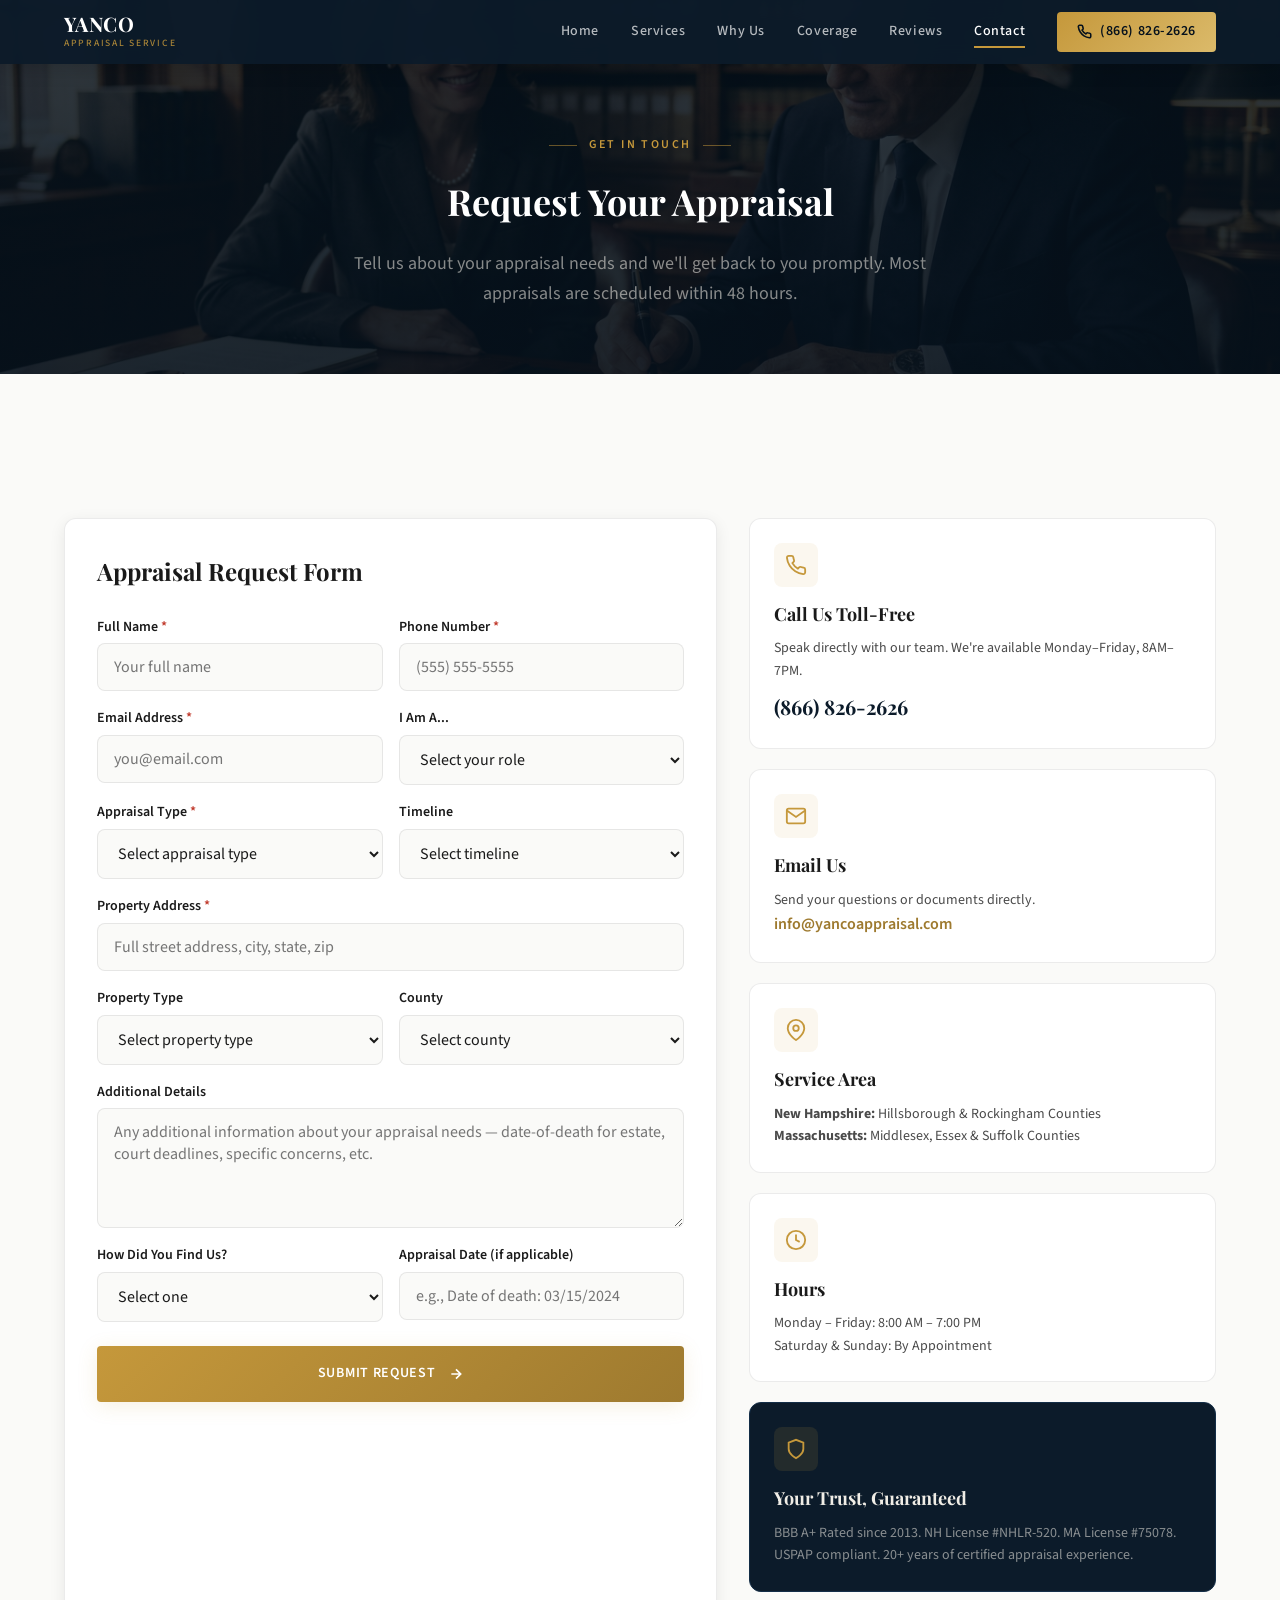
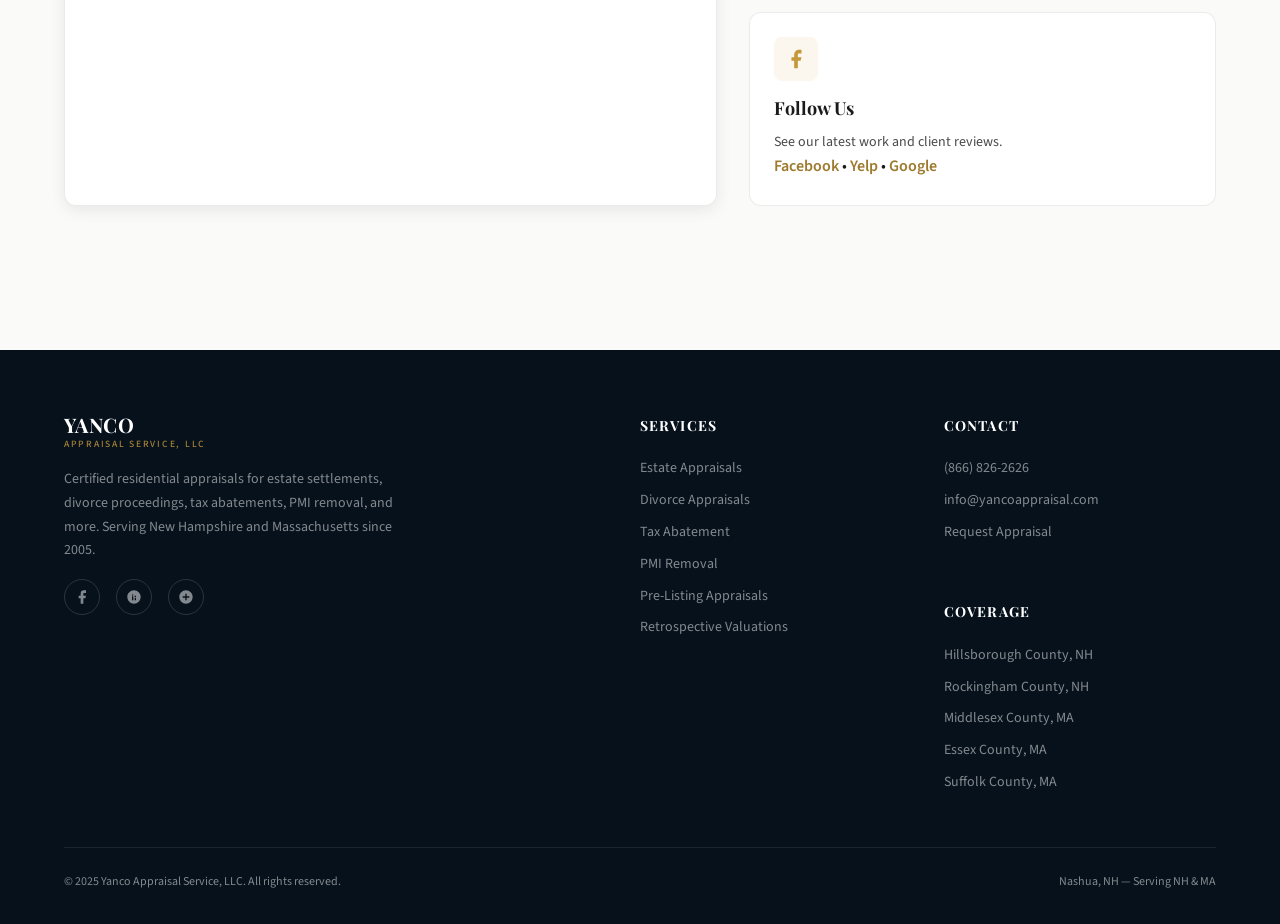
==== contact.html @ 49b231f7 "Add files via upload" ====
<!DOCTYPE html>
<html lang="en">
<head>
  <meta charset="UTF-8">
  <meta name="viewport" content="width=device-width, initial-scale=1.0">
  <title>Request an Appraisal — Yanco Appraisal Service | NH & MA</title>
  <meta name="description" content="Request a certified residential appraisal for estate, divorce, tax abatement, or PMI removal. Serving Hillsborough, Rockingham, Middlesex, Essex & Suffolk counties.">
  <link rel="preconnect" href="https://fonts.googleapis.com">
  <link rel="preconnect" href="https://fonts.gstatic.com" crossorigin>
  <link href="https://fonts.googleapis.com/css2?family=Playfair+Display:wght@400;500;600;700;800;900&family=Source+Sans+3:wght@300;400;500;600;700&display=swap" rel="stylesheet">
  <link rel="stylesheet" href="styles.css">
</head>
<body>
  <!-- Navigation -->
  <nav class="nav scrolled" id="mainNav">
    <div class="nav-container">
      <a href="index.html" class="nav-logo">
        <img src="logo.png" alt="Yanco Appraisal Service" class="nav-logo-img" onerror="this.style.display='none'; this.nextElementSibling.style.display='flex';">
        <span class="logo-text" style="display:none;">
          <span class="logo-yanco">YANCO</span>
          <span class="logo-sub">Appraisal Service</span>
        </span>
      </a>
      <button class="nav-toggle" id="navToggle" aria-label="Toggle navigation">
        <span></span><span></span><span></span>
      </button>
      <div class="nav-menu" id="navMenu">
        <a href="index.html" class="nav-link">Home</a>
        <a href="index.html#services" class="nav-link">Services</a>
        <a href="index.html#about" class="nav-link">Why Us</a>
        <a href="index.html#coverage" class="nav-link">Coverage</a>
        <a href="index.html#testimonials" class="nav-link">Reviews</a>
        <a href="contact.html" class="nav-link active">Contact</a>
        <a href="tel:+18668262626" class="nav-cta">
          <svg width="15" height="15" viewBox="0 0 24 24" fill="none" stroke="currentColor" stroke-width="2.5"><path d="M22 16.92v3a2 2 0 01-2.18 2 19.79 19.79 0 01-8.63-3.07 19.5 19.5 0 01-6-6A19.79 19.79 0 012.12 4.18 2 2 0 014.11 2h3a2 2 0 012 1.72c.127.96.361 1.903.7 2.81a2 2 0 01-.45 2.11L8.09 9.91a16 16 0 006 6l1.27-1.27a2 2 0 012.11-.45c.907.339 1.85.573 2.81.7A2 2 0 0122 16.92z"/></svg>
          (866) 826-2626
        </a>
      </div>
    </div>
  </nav>

  <!-- Contact Hero -->
  <section class="contact-hero">
    <div class="contact-hero-bg"></div>
    <div class="contact-hero-overlay"></div>
    <div class="contact-hero-content">
      <div class="section-badge"><span class="badge-line"></span> Get in Touch <span class="badge-line"></span></div>
      <h1 class="contact-hero-title">Request Your Appraisal</h1>
      <p class="contact-hero-desc">Tell us about your appraisal needs and we'll get back to you promptly. Most appraisals are scheduled within 48 hours.</p>
    </div>
  </section>

  <!-- Contact Form + Sidebar -->
  <section class="section">
    <div class="container">
      <div class="contact-layout">
        <!-- Form -->
        <div class="contact-form-card" id="formCard">
          <h2 class="form-title">Appraisal Request Form</h2>
          <form id="contactForm">
            <div class="form-row two-col">
              <div class="form-group">
                <label for="fullName">Full Name <span class="required">*</span></label>
                <input type="text" id="fullName" name="fullName" required placeholder="Your full name">
              </div>
              <div class="form-group">
                <label for="phone">Phone Number <span class="required">*</span></label>
                <input type="tel" id="phone" name="phone" required placeholder="(555) 555-5555">
              </div>
            </div>
            <div class="form-row two-col">
              <div class="form-group">
                <label for="email">Email Address <span class="required">*</span></label>
                <input type="email" id="email" name="email" required placeholder="you@email.com">
              </div>
              <div class="form-group">
                <label for="role">I Am A...</label>
                <select id="role" name="role">
                  <option value="">Select your role</option>
                  <option value="Homeowner">Homeowner</option>
                  <option value="Attorney">Attorney</option>
                  <option value="Executor / Trustee">Executor / Trustee</option>
                  <option value="Real Estate Agent">Real Estate Agent</option>
                  <option value="Lender / Mortgage Professional">Lender / Mortgage Professional</option>
                  <option value="Other">Other</option>
                </select>
              </div>
            </div>
            <div class="form-row two-col">
              <div class="form-group">
                <label for="serviceType">Appraisal Type <span class="required">*</span></label>
                <select id="serviceType" name="serviceType" required>
                  <option value="">Select appraisal type</option>
                  <option value="Estate Appraisal">Estate Appraisal</option>
                  <option value="Divorce Appraisal">Divorce Appraisal</option>
                  <option value="Tax Abatement">Tax Abatement</option>
                  <option value="PMI Removal">PMI Removal</option>
                  <option value="Pre-Listing / Pre-Purchase">Pre-Listing / Pre-Purchase</option>
                  <option value="Retrospective Valuation">Retrospective Valuation</option>
                  <option value="Estate Planning">Estate Planning</option>
                  <option value="Insurance Claim">Insurance Claim</option>
                  <option value="Capital Gains">Capital Gains</option>
                  <option value="Other">Other</option>
                </select>
              </div>
              <div class="form-group">
                <label for="timeline">Timeline</label>
                <select id="timeline" name="timeline">
                  <option value="">Select timeline</option>
                  <option value="ASAP / Rush">ASAP / Rush</option>
                  <option value="Within 1 Week">Within 1 Week</option>
                  <option value="Within 2 Weeks">Within 2 Weeks</option>
                  <option value="Within 30 Days">Within 30 Days</option>
                  <option value="No Rush / Flexible">No Rush / Flexible</option>
                </select>
              </div>
            </div>
            <div class="form-row">
              <div class="form-group">
                <label for="propertyAddress">Property Address <span class="required">*</span></label>
                <input type="text" id="propertyAddress" name="propertyAddress" required placeholder="Full street address, city, state, zip">
              </div>
            </div>
            <div class="form-row two-col">
              <div class="form-group">
                <label for="propertyType">Property Type</label>
                <select id="propertyType" name="propertyType">
                  <option value="">Select property type</option>
                  <option value="Single Family Home">Single Family Home</option>
                  <option value="Condominium">Condominium</option>
                  <option value="Multi-Family (2-4 Units)">Multi-Family (2-4 Units)</option>
                  <option value="Townhouse">Townhouse</option>
                  <option value="Other">Other</option>
                </select>
              </div>
              <div class="form-group">
                <label for="county">County</label>
                <select id="county" name="county">
                  <option value="">Select county</option>
                  <optgroup label="New Hampshire">
                    <option value="Hillsborough County, NH">Hillsborough County</option>
                    <option value="Rockingham County, NH">Rockingham County</option>
                  </optgroup>
                  <optgroup label="Massachusetts">
                    <option value="Middlesex County, MA">Middlesex County</option>
                    <option value="Essex County, MA">Essex County</option>
                    <option value="Suffolk County, MA">Suffolk County</option>
                  </optgroup>
                  <option value="Other">Other / Not Sure</option>
                </select>
              </div>
            </div>
            <div class="form-row">
              <div class="form-group">
                <label for="details">Additional Details</label>
                <textarea id="details" name="details" rows="4" placeholder="Any additional information about your appraisal needs — date-of-death for estate, court deadlines, specific concerns, etc."></textarea>
              </div>
            </div>
            <div class="form-row two-col">
              <div class="form-group">
                <label for="referral">How Did You Find Us?</label>
                <select id="referral" name="referral">
                  <option value="">Select one</option>
                  <option value="Attorney Referral">Attorney Referral</option>
                  <option value="Google Search">Google Search</option>
                  <option value="Yelp">Yelp</option>
                  <option value="Facebook">Facebook</option>
                  <option value="Friend / Family Referral">Friend / Family Referral</option>
                  <option value="Lender Referral">Lender Referral</option>
                  <option value="Repeat Client">Repeat Client</option>
                  <option value="Other">Other</option>
                </select>
              </div>
              <div class="form-group">
                <label for="dateNeeded">Appraisal Date (if applicable)</label>
                <input type="text" id="dateNeeded" name="dateNeeded" placeholder="e.g., Date of death: 03/15/2024">
              </div>
            </div>
            <div class="form-submit">
              <button type="submit" class="btn btn-primary">
                Submit Request
                <svg width="16" height="16" viewBox="0 0 24 24" fill="none" stroke="currentColor" stroke-width="2.5"><path d="M5 12h14M12 5l7 7-7 7"/></svg>
              </button>
            </div>
          </form>
          <div class="form-success" id="formSuccess">
            <svg width="56" height="56" viewBox="0 0 24 24" fill="none" stroke="currentColor" stroke-width="2"><path d="M22 11.08V12a10 10 0 11-5.93-9.14"/><polyline points="22,4 12,14.01 9,11.01"/></svg>
            <h3>Request Received!</h3>
            <p>Thank you for reaching out. We'll review your appraisal request and get back to you within one business day. For urgent needs, call us directly.</p>
            <a href="tel:+18668262626" class="btn btn-primary" style="margin-top: 1.5rem;">
              <svg width="16" height="16" viewBox="0 0 24 24" fill="none" stroke="currentColor" stroke-width="2"><path d="M22 16.92v3a2 2 0 01-2.18 2 19.79 19.79 0 01-8.63-3.07 19.5 19.5 0 01-6-6A19.79 19.79 0 012.12 4.18 2 2 0 014.11 2h3a2 2 0 012 1.72c.127.96.361 1.903.7 2.81a2 2 0 01-.45 2.11L8.09 9.91a16 16 0 006 6l1.27-1.27a2 2 0 012.11-.45c.907.339 1.85.573 2.81.7A2 2 0 0122 16.92z"/></svg>
              Call (866) 826-2626
            </a>
          </div>
        </div>

        <!-- Sidebar -->
        <div class="contact-sidebar">
          <div class="sidebar-card">
            <div class="sidebar-card-icon">
              <svg width="22" height="22" viewBox="0 0 24 24" fill="none" stroke="currentColor" stroke-width="2"><path d="M22 16.92v3a2 2 0 01-2.18 2 19.79 19.79 0 01-8.63-3.07 19.5 19.5 0 01-6-6A19.79 19.79 0 012.12 4.18 2 2 0 014.11 2h3a2 2 0 012 1.72c.127.96.361 1.903.7 2.81a2 2 0 01-.45 2.11L8.09 9.91a16 16 0 006 6l1.27-1.27a2 2 0 012.11-.45c.907.339 1.85.573 2.81.7A2 2 0 0122 16.92z"/></svg>
            </div>
            <h3>Call Us Toll-Free</h3>
            <p>Speak directly with our team. We're available Monday–Friday, 8AM–7PM.</p>
            <a href="tel:+18668262626" class="phone-number">(866) 826-2626</a>
          </div>

          <div class="sidebar-card">
            <div class="sidebar-card-icon">
              <svg width="22" height="22" viewBox="0 0 24 24" fill="none" stroke="currentColor" stroke-width="2"><path d="M4 4h16c1.1 0 2 .9 2 2v12c0 1.1-.9 2-2 2H4c-1.1 0-2-.9-2-2V6c0-1.1.9-2 2-2z"/><polyline points="22,6 12,13 2,6"/></svg>
            </div>
            <h3>Email Us</h3>
            <p>Send your questions or documents directly.</p>
            <a href="mailto:info@yancoappraisal.com">info@yancoappraisal.com</a>
          </div>

          <div class="sidebar-card">
            <div class="sidebar-card-icon">
              <svg width="22" height="22" viewBox="0 0 24 24" fill="none" stroke="currentColor" stroke-width="2"><path d="M21 10c0 7-9 13-9 13s-9-6-9-13a9 9 0 0118 0z"/><circle cx="12" cy="10" r="3"/></svg>
            </div>
            <h3>Service Area</h3>
            <p><strong>New Hampshire:</strong> Hillsborough &amp; Rockingham Counties</p>
            <p><strong>Massachusetts:</strong> Middlesex, Essex &amp; Suffolk Counties</p>
          </div>

          <div class="sidebar-card">
            <div class="sidebar-card-icon">
              <svg width="22" height="22" viewBox="0 0 24 24" fill="none" stroke="currentColor" stroke-width="2"><circle cx="12" cy="12" r="10"/><path d="M12 6v6l4 2"/></svg>
            </div>
            <h3>Hours</h3>
            <p>Monday – Friday: 8:00 AM – 7:00 PM<br>Saturday &amp; Sunday: By Appointment</p>
          </div>

          <div class="sidebar-card sidebar-trust">
            <div class="sidebar-card-icon">
              <svg width="22" height="22" viewBox="0 0 24 24" fill="none" stroke="currentColor" stroke-width="2"><path d="M12 22s8-4 8-10V5l-8-3-8 3v7c0 6 8 10 8 10z"/></svg>
            </div>
            <h3>Your Trust, Guaranteed</h3>
            <p>BBB A+ Rated since 2013. NH License #NHLR-520. MA License #75078. USPAP compliant. 20+ years of certified appraisal experience.</p>
          </div>

          <div class="sidebar-card">
            <div class="sidebar-card-icon">
              <svg width="22" height="22" fill="currentColor" viewBox="0 0 24 24"><path d="M18 2h-3a5 5 0 00-5 5v3H7v4h3v8h4v-8h3l1-4h-4V7a1 1 0 011-1h3z"/></svg>
            </div>
            <h3>Follow Us</h3>
            <p>See our latest work and client reviews.</p>
            <a href="http://www.facebook.com/yancoappraisal" target="_blank" rel="noopener">Facebook</a> &bull;
            <a href="https://www.yelp.com/biz/yanco-appraisal-service-nashua" target="_blank" rel="noopener">Yelp</a> &bull;
            <a href="https://share.google/EO9v4gve5MB1dazVe" target="_blank" rel="noopener">Google</a>
          </div>
        </div>
      </div>
    </div>
  </section>

  <!-- Footer -->
  <footer class="footer">
    <div class="container">
      <div class="footer-grid">
        <div class="footer-brand">
          <div class="logo-text">
            <span class="logo-yanco">YANCO</span>
            <span class="logo-sub">Appraisal Service, LLC</span>
          </div>
          <p class="footer-about">Certified residential appraisals for estate settlements, divorce proceedings, tax abatements, PMI removal, and more. Serving New Hampshire and Massachusetts since 2005.</p>
          <div class="footer-social">
            <a href="http://www.facebook.com/yancoappraisal" target="_blank" rel="noopener" aria-label="Facebook">
              <svg width="16" height="16" fill="currentColor" viewBox="0 0 24 24"><path d="M18 2h-3a5 5 0 00-5 5v3H7v4h3v8h4v-8h3l1-4h-4V7a1 1 0 011-1h3z"/></svg>
            </a>
            <a href="https://www.yelp.com/biz/yanco-appraisal-service-nashua" target="_blank" rel="noopener" aria-label="Yelp">
              <svg width="16" height="16" fill="currentColor" viewBox="0 0 24 24"><path d="M12 2C6.48 2 2 6.48 2 12s4.48 10 10 10 10-4.48 10-10S17.52 2 12 2zm-1 15h-2v-6h2v6zm-1-7a1 1 0 110-2 1 1 0 010 2zm5 7h-2v-4h2v4zm0-5h-2v-2h2v2z"/></svg>
            </a>
            <a href="https://share.google/EO9v4gve5MB1dazVe" target="_blank" rel="noopener" aria-label="Google">
              <svg width="16" height="16" fill="currentColor" viewBox="0 0 24 24"><path d="M12 2C6.48 2 2 6.48 2 12s4.48 10 10 10 10-4.48 10-10S17.52 2 12 2zm5 11h-4v4h-2v-4H7v-2h4V7h2v4h4v2z"/></svg>
            </a>
          </div>
        </div>
        <div class="footer-col">
          <h4 class="footer-heading">Services</h4>
          <a href="index.html#services" class="footer-link">Estate Appraisals</a>
          <a href="index.html#services" class="footer-link">Divorce Appraisals</a>
          <a href="index.html#services" class="footer-link">Tax Abatement</a>
          <a href="index.html#services" class="footer-link">PMI Removal</a>
          <a href="index.html#services" class="footer-link">Pre-Listing Appraisals</a>
          <a href="index.html#services" class="footer-link">Retrospective Valuations</a>
        </div>
        <div class="footer-col">
          <h4 class="footer-heading">Contact</h4>
          <a href="tel:+18668262626" class="footer-link">(866) 826-2626</a>
          <a href="mailto:info@yancoappraisal.com" class="footer-link">info@yancoappraisal.com</a>
          <a href="contact.html" class="footer-link">Request Appraisal</a>
          <br>
          <h4 class="footer-heading" style="margin-top: var(--space-6);">Coverage</h4>
          <span class="footer-link">Hillsborough County, NH</span>
          <span class="footer-link">Rockingham County, NH</span>
          <span class="footer-link">Middlesex County, MA</span>
          <span class="footer-link">Essex County, MA</span>
          <span class="footer-link">Suffolk County, MA</span>
        </div>
      </div>
      <div class="footer-bottom">
        <span>&copy; 2025 Yanco Appraisal Service, LLC. All rights reserved.</span>
        <span>Nashua, NH — Serving NH & MA</span>
      </div>
    </div>
  </footer>

  <script src="script.js"></script>
</body>
</html>
---- styles.css ----
/* =====================================================
   YANCO APPRAISAL SERVICE — ESTATE & DIVORCE APPRAISALS
   Design System: Trust & Authority + Editorial Luxury
   ===================================================== */

/* --- DESIGN TOKENS --- */
:root {
  /* Color Palette — Deep Trust Navy + Warm Gold Authority */
  --primary: #0C1B2A;
  --primary-dark: #06111C;
  --primary-mid: #132D47;
  --primary-light: #1A3A5C;
  --accent: #C5983B;
  --accent-light: #DBBA6A;
  --accent-dark: #9E7A2F;
  --accent-subtle: rgba(197,152,59,0.08);
  --surface: #FAFAF8;
  --surface-warm: #F5F3EE;
  --surface-card: #FFFFFF;
  --text-primary: #1A1A1A;
  --text-secondary: #4A4A4A;
  --text-muted: #7A7A7A;
  --text-on-dark: #F0EDE6;
  --text-on-dark-muted: rgba(240,237,230,0.55);
  --border: rgba(0,0,0,0.08);
  --border-gold: rgba(197,152,59,0.25);
  --success: #2E7D5B;
  --error: #C0392B;
  --red-brand: #CC2229;

  /* Typography — Playfair Display (authority) + Source Sans 3 (clarity) */
  --font-display: 'Playfair Display', Georgia, 'Times New Roman', serif;
  --font-body: 'Source Sans 3', 'Segoe UI', system-ui, sans-serif;
  --font-mono: 'JetBrains Mono', monospace;

  /* Type Scale */
  --text-xs: 0.75rem;
  --text-sm: 0.875rem;
  --text-base: 1rem;
  --text-lg: 1.125rem;
  --text-xl: 1.25rem;
  --text-2xl: 1.5rem;
  --text-3xl: 1.875rem;
  --text-4xl: 2.25rem;
  --text-5xl: 3rem;
  --text-6xl: 3.75rem;
  --text-7xl: 4.5rem;

  /* Spacing (8dp base) */
  --space-1: 0.25rem; --space-2: 0.5rem; --space-3: 0.75rem;
  --space-4: 1rem; --space-5: 1.25rem; --space-6: 1.5rem;
  --space-8: 2rem; --space-10: 2.5rem; --space-12: 3rem;
  --space-16: 4rem; --space-20: 5rem; --space-24: 6rem;
  --space-32: 8rem;

  /* Shadows */
  --shadow-sm: 0 1px 3px rgba(0,0,0,0.06);
  --shadow-md: 0 4px 16px rgba(0,0,0,0.08);
  --shadow-lg: 0 8px 32px rgba(0,0,0,0.1);
  --shadow-xl: 0 16px 48px rgba(0,0,0,0.14);
  --shadow-gold: 0 4px 20px rgba(197,152,59,0.15);

  /* Border Radius */
  --radius-sm: 4px;
  --radius-md: 8px;
  --radius-lg: 12px;
  --radius-xl: 16px;
  --radius-full: 9999px;

  /* Transitions */
  --ease-out: cubic-bezier(0.16, 1, 0.3, 1);
  --ease-in-out: cubic-bezier(0.65, 0, 0.35, 1);
  --duration-fast: 200ms;
  --duration-base: 350ms;
  --duration-slow: 600ms;

  /* Z-Index Scale */
  --z-base: 1; --z-above: 10; --z-nav: 100; --z-overlay: 500; --z-modal: 1000;
}

/* --- RESET & BASE --- */
*, *::before, *::after { box-sizing: border-box; margin: 0; padding: 0; }
html { scroll-behavior: smooth; -webkit-text-size-adjust: 100%; }
body {
  font-family: var(--font-body); font-size: var(--text-base);
  color: var(--text-primary); background: var(--surface);
  line-height: 1.7; -webkit-font-smoothing: antialiased;
  -moz-osx-font-smoothing: grayscale;
}
img { max-width: 100%; height: auto; display: block; }
a { color: inherit; text-decoration: none; }
button { font: inherit; cursor: pointer; border: none; background: none; }
ul, ol { list-style: none; }

/* --- UTILITY --- */
.container { width: 100%; max-width: 1200px; margin: 0 auto; padding: 0 var(--space-6); }
.section { padding: var(--space-24) 0; }
.section-dark { background: var(--primary); color: var(--text-on-dark); }
.section-warm { background: var(--surface-warm); }
.text-center { text-align: center; }
.sr-only { position: absolute; width: 1px; height: 1px; padding: 0; margin: -1px; overflow: hidden; clip: rect(0,0,0,0); border: 0; }

/* Section Headers */
.section-badge {
  display: inline-flex; align-items: center; gap: var(--space-3);
  font-size: var(--text-xs); font-weight: 600;
  letter-spacing: 0.2em; text-transform: uppercase;
  color: var(--accent); margin-bottom: var(--space-4);
}
.badge-line { width: 28px; height: 1.5px; background: var(--accent); opacity: 0.5; }
.section-title {
  font-family: var(--font-display); font-size: var(--text-4xl);
  font-weight: 700; line-height: 1.15; margin-bottom: var(--space-4);
}
.section-dark .section-title { color: #fff; }
.section-subtitle {
  font-size: var(--text-lg); color: var(--text-secondary);
  max-width: 620px; line-height: 1.8;
}
.section-dark .section-subtitle { color: var(--text-on-dark-muted); }
.section-header { margin-bottom: var(--space-16); }

/* --- BUTTONS --- */
.btn {
  display: inline-flex; align-items: center; gap: var(--space-3);
  font-family: var(--font-body); font-weight: 600; font-size: var(--text-sm);
  letter-spacing: 0.05em; text-transform: uppercase;
  padding: var(--space-4) var(--space-8);
  border-radius: var(--radius-sm); position: relative;
  transition: all var(--duration-base) var(--ease-out);
  overflow: hidden;
}
.btn-primary {
  background: linear-gradient(135deg, var(--accent), var(--accent-dark));
  color: #fff; box-shadow: var(--shadow-gold);
}
.btn-primary:hover {
  transform: translateY(-2px);
  box-shadow: 0 6px 24px rgba(197,152,59,0.3);
}
.btn-outline {
  border: 1.5px solid rgba(255,255,255,0.25); color: #fff;
  background: rgba(255,255,255,0.04);
  backdrop-filter: blur(8px);
}
.btn-outline:hover {
  border-color: var(--accent); color: var(--accent);
  background: rgba(197,152,59,0.06);
}
.btn-dark {
  background: var(--primary); color: #fff;
}
.btn-dark:hover { background: var(--primary-mid); transform: translateY(-2px); }
.btn svg { flex-shrink: 0; }

/* --- PRELOADER --- */
.preloader {
  position: fixed; inset: 0; z-index: 9999;
  background: var(--primary-dark);
  display: flex; align-items: center; justify-content: center;
  transition: opacity 0.5s var(--ease-out), visibility 0.5s;
}
.preloader.loaded { opacity: 0; visibility: hidden; pointer-events: none; }
.preloader-inner { text-align: center; }
.preloader-icon { margin-bottom: var(--space-4); animation: preloaderPulse 1.5s ease-in-out infinite; }
@keyframes preloaderPulse { 0%,100% { opacity: 0.4; transform: scale(0.95); } 50% { opacity: 1; transform: scale(1); } }
.preloader-text {
  font-family: var(--font-display); font-size: var(--text-sm);
  letter-spacing: 0.3em; color: var(--accent); text-transform: uppercase;
}

/* --- NAVIGATION --- */
.nav {
  position: fixed; top: 0; left: 0; right: 0; z-index: var(--z-nav);
  padding: var(--space-5) 0;
  transition: all var(--duration-base) var(--ease-out);
}
.nav.scrolled {
  background: rgba(12,27,42,0.95); backdrop-filter: blur(12px);
  padding: var(--space-3) 0;
  box-shadow: 0 2px 20px rgba(0,0,0,0.2);
}
.nav-container {
  max-width: 1200px; margin: 0 auto; padding: 0 var(--space-6);
  display: flex; align-items: center; justify-content: space-between;
}
.nav-logo { display: flex; align-items: center; gap: var(--space-3); }
.nav-logo-img { height: 38px; width: auto; }
.nav.scrolled .nav-logo-img { height: 32px; }
.logo-text { display: flex; flex-direction: column; }
.logo-yanco {
  font-family: var(--font-display); font-size: var(--text-xl);
  font-weight: 700; color: #fff; line-height: 1.1; letter-spacing: 0.02em;
}
.logo-sub {
  font-size: 0.6rem; letter-spacing: 0.18em; text-transform: uppercase;
  color: var(--accent); font-weight: 500; opacity: 0.85;
}
.nav-menu { display: flex; align-items: center; gap: var(--space-8); }
.nav-link {
  font-size: var(--text-sm); font-weight: 500; color: rgba(255,255,255,0.7);
  letter-spacing: 0.04em; transition: color var(--duration-fast);
  position: relative;
}
.nav-link::after {
  content: ''; position: absolute; bottom: -4px; left: 0; width: 0;
  height: 1.5px; background: var(--accent);
  transition: width var(--duration-base) var(--ease-out);
}
.nav-link:hover, .nav-link.active { color: #fff; }
.nav-link:hover::after, .nav-link.active::after { width: 100%; }
.nav-cta {
  display: inline-flex; align-items: center; gap: var(--space-2);
  font-size: var(--text-sm); font-weight: 600; color: var(--primary-dark);
  background: linear-gradient(135deg, var(--accent), var(--accent-light));
  padding: var(--space-2) var(--space-5);
  border-radius: var(--radius-sm); letter-spacing: 0.04em;
  transition: all var(--duration-base) var(--ease-out);
}
.nav-cta:hover { transform: translateY(-1px); box-shadow: var(--shadow-gold); }

/* Mobile Nav Toggle */
.nav-toggle {
  display: none; flex-direction: column; gap: 5px;
  width: 28px; padding: 4px 0; cursor: pointer;
}
.nav-toggle span {
  display: block; height: 2px; background: #fff; border-radius: 2px;
  transition: all var(--duration-base) var(--ease-out);
}
.nav-toggle.open span:nth-child(1) { transform: rotate(45deg) translate(5px,5px); }
.nav-toggle.open span:nth-child(2) { opacity: 0; }
.nav-toggle.open span:nth-child(3) { transform: rotate(-45deg) translate(5px,-5px); }

@media (max-width: 768px) {
  .nav-toggle { display: flex; }
  .nav-menu {
    position: fixed; top: 0; right: -100%; width: 280px; height: 100dvh;
    flex-direction: column; align-items: flex-start; gap: 0;
    background: var(--primary-dark); padding: 80px var(--space-8) var(--space-8);
    transition: right var(--duration-base) var(--ease-out);
    box-shadow: -4px 0 24px rgba(0,0,0,0.3);
  }
  .nav-menu.open { right: 0; }
  .nav-link { font-size: var(--text-lg); padding: var(--space-4) 0; width: 100%; }
  .nav-cta { margin-top: var(--space-6); }
}

/* --- HERO SECTION --- */
.hero {
  position: relative; min-height: 100dvh;
  display: flex; align-items: center; justify-content: center;
  overflow: hidden; padding: var(--space-24) var(--space-6);
}
.hero-bg {
  position: absolute; inset: 0;
  background: url('hero-estate.jpeg') center center / cover no-repeat;
}
.hero-overlay {
  position: absolute; inset: 0;
  background: linear-gradient(
    to bottom,
    rgba(6,17,28,0.78) 0%,
    rgba(6,17,28,0.55) 40%,
    rgba(6,17,28,0.65) 70%,
    rgba(6,17,28,0.85) 100%
  );
}
.hero-vignette {
  position: absolute; inset: 0;
  background: radial-gradient(ellipse at center, transparent 35%, rgba(6,17,28,0.45) 100%);
}
.hero-grain {
  position: absolute; inset: 0;
  background-image: url("data:image/svg+xml,%3Csvg viewBox='0 0 256 256' xmlns='http://www.w3.org/2000/svg'%3E%3Cfilter id='noise'%3E%3CfeTurbulence type='fractalNoise' baseFrequency='0.9' numOctaves='4' stitchTiles='stitch'/%3E%3C/filter%3E%3Crect width='100%25' height='100%25' filter='url(%23noise)' opacity='0.03'/%3E%3C/svg%3E");
  opacity: 0.3;
}

.hero-content {
  position: relative; z-index: var(--z-above);
  text-align: center; max-width: 860px;
}
.hero-badge {
  display: inline-flex; align-items: center; gap: var(--space-3);
  font-size: var(--text-xs); font-weight: 600;
  letter-spacing: 0.22em; text-transform: uppercase;
  color: var(--accent); margin-bottom: var(--space-6);
}
.hero-title {
  font-family: var(--font-display); line-height: 1.08;
  margin-bottom: var(--space-6); color: #fff;
}
.title-line { display: block; }
.title-sm {
  font-size: var(--text-xl); font-weight: 400;
  color: var(--text-on-dark-muted); letter-spacing: 0.06em;
}
.title-lg {
  font-size: var(--text-6xl); font-weight: 700;
  background: linear-gradient(135deg, #fff 40%, var(--accent-light));
  -webkit-background-clip: text; -webkit-text-fill-color: transparent;
  background-clip: text;
}
.title-accent {
  font-size: var(--text-3xl); font-weight: 500;
  color: var(--accent-light); letter-spacing: 0.02em;
}
@media (min-width: 768px) {
  .title-sm { font-size: var(--text-2xl); }
  .title-lg { font-size: var(--text-7xl); }
  .title-accent { font-size: var(--text-4xl); }
}
.hero-desc {
  font-size: var(--text-lg); color: var(--text-on-dark-muted);
  max-width: 600px; margin: 0 auto var(--space-8); line-height: 1.8;
}
.hero-cta {
  display: flex; flex-wrap: wrap; gap: var(--space-4);
  justify-content: center; margin-bottom: var(--space-10);
}
.hero-trust {
  display: flex; flex-wrap: wrap; gap: var(--space-8);
  justify-content: center; align-items: center;
}
.trust-item {
  display: flex; align-items: center; gap: var(--space-2);
  font-size: var(--text-xs); letter-spacing: 0.12em; text-transform: uppercase;
  color: rgba(255,255,255,0.45); font-weight: 500;
}
.trust-item svg { color: var(--accent); opacity: 0.6; }
.hero-scroll {
  position: absolute; bottom: var(--space-8); left: 50%;
  transform: translateX(-50%);
  display: flex; flex-direction: column; align-items: center; gap: var(--space-2);
  color: rgba(255,255,255,0.3); font-size: var(--text-xs);
  letter-spacing: 0.15em; text-transform: uppercase;
}
.scroll-line {
  width: 1px; height: 40px;
  background: linear-gradient(to bottom, var(--accent), transparent);
  animation: scrollPulse 2s ease-in-out infinite;
}
@keyframes scrollPulse {
  0%, 100% { opacity: 0.3; transform: scaleY(0.7); }
  50% { opacity: 0.8; transform: scaleY(1); }
}

/* --- INTRO / VALUE PROP --- */
.intro-grid {
  display: grid; grid-template-columns: 1fr; gap: var(--space-12);
  align-items: center;
}
@media (min-width: 768px) { .intro-grid { grid-template-columns: 1fr 1fr; } }
.intro-image {
  position: relative; border-radius: var(--radius-lg); overflow: hidden;
  box-shadow: var(--shadow-xl);
}
.intro-image img { width: 100%; height: 100%; object-fit: cover; aspect-ratio: 4/3; }
.intro-image-badge {
  position: absolute; bottom: var(--space-6); left: var(--space-6);
  background: rgba(12,27,42,0.9); backdrop-filter: blur(8px);
  padding: var(--space-3) var(--space-5);
  border-radius: var(--radius-sm); border-left: 3px solid var(--accent);
  color: #fff; font-size: var(--text-sm); font-weight: 600;
  letter-spacing: 0.04em;
}
.intro-text .section-subtitle { margin-bottom: var(--space-6); max-width: none; }
.credential-list { display: flex; flex-direction: column; gap: var(--space-4); margin-top: var(--space-6); }
.credential-item {
  display: flex; align-items: flex-start; gap: var(--space-4);
  padding: var(--space-4); background: var(--surface-card);
  border-radius: var(--radius-md); border: 1px solid var(--border);
  transition: all var(--duration-base) var(--ease-out);
}
.credential-item:hover { border-color: var(--border-gold); box-shadow: var(--shadow-sm); }
.credential-icon {
  flex-shrink: 0; width: 40px; height: 40px;
  display: flex; align-items: center; justify-content: center;
  border-radius: var(--radius-sm); background: var(--accent-subtle);
  color: var(--accent);
}
.credential-text h4 { font-weight: 600; font-size: var(--text-sm); margin-bottom: 2px; }
.credential-text p { font-size: var(--text-sm); color: var(--text-muted); line-height: 1.5; }

/* --- SERVICES SECTION --- */
.services-grid {
  display: grid; grid-template-columns: 1fr;
  gap: var(--space-6);
}
@media (min-width: 640px) { .services-grid { grid-template-columns: repeat(2, 1fr); } }
@media (min-width: 1024px) { .services-grid { grid-template-columns: repeat(3, 1fr); } }

.service-card {
  position: relative; background: var(--surface-card);
  border-radius: var(--radius-lg); padding: var(--space-8);
  border: 1px solid var(--border);
  transition: all var(--duration-base) var(--ease-out);
  overflow: hidden;
}
.service-card::before {
  content: ''; position: absolute; top: 0; left: 0; right: 0;
  height: 3px; background: linear-gradient(90deg, var(--accent), var(--accent-light));
  transform: scaleX(0); transform-origin: left;
  transition: transform var(--duration-base) var(--ease-out);
}
.service-card:hover {
  transform: translateY(-4px);
  box-shadow: var(--shadow-lg); border-color: var(--border-gold);
}
.service-card:hover::before { transform: scaleX(1); }
.service-card.featured {
  background: var(--primary); color: var(--text-on-dark);
  border-color: var(--primary-mid);
}
.service-card.featured .service-desc { color: var(--text-on-dark-muted); }
.service-card.featured .service-tag { color: var(--accent-light); border-color: rgba(197,152,59,0.3); }
.service-icon {
  width: 52px; height: 52px; border-radius: var(--radius-md);
  background: var(--accent-subtle);
  display: flex; align-items: center; justify-content: center;
  margin-bottom: var(--space-5); color: var(--accent);
}
.service-card.featured .service-icon {
  background: rgba(197,152,59,0.12);
}
.service-name {
  font-family: var(--font-display); font-size: var(--text-xl);
  font-weight: 700; margin-bottom: var(--space-3);
}
.service-desc {
  font-size: var(--text-sm); color: var(--text-secondary);
  line-height: 1.7; margin-bottom: var(--space-5);
}
.service-tag {
  display: inline-block; font-size: var(--text-xs); font-weight: 600;
  letter-spacing: 0.1em; text-transform: uppercase;
  color: var(--accent-dark); padding: var(--space-1) var(--space-3);
  border: 1px solid var(--border-gold); border-radius: var(--radius-sm);
}

/* --- COVERAGE MAP SECTION --- */
.coverage-grid {
  display: grid; grid-template-columns: 1fr; gap: var(--space-8);
}
@media (min-width: 768px) { .coverage-grid { grid-template-columns: 1fr 1fr; gap: var(--space-12); } }
.coverage-state { padding: var(--space-6); }
.state-header {
  display: flex; align-items: center; gap: var(--space-3);
  margin-bottom: var(--space-6);
}
.state-flag {
  width: 40px; height: 40px; border-radius: var(--radius-sm);
  display: flex; align-items: center; justify-content: center;
  font-size: var(--text-lg); font-weight: 700;
  background: var(--accent-subtle); color: var(--accent);
}
.state-name {
  font-family: var(--font-display); font-size: var(--text-2xl); font-weight: 700;
}
.county-list { display: flex; flex-direction: column; gap: var(--space-3); }
.county-item {
  display: flex; align-items: center; gap: var(--space-3);
  padding: var(--space-3) var(--space-4);
  background: var(--surface-card); border-radius: var(--radius-md);
  border: 1px solid var(--border);
  transition: border-color var(--duration-fast);
}
.county-item:hover { border-color: var(--border-gold); }
.county-dot {
  width: 8px; height: 8px; border-radius: 50%;
  background: var(--accent); flex-shrink: 0;
}
.county-name { font-weight: 600; font-size: var(--text-sm); }
.county-detail { font-size: var(--text-xs); color: var(--text-muted); margin-left: auto; }

/* --- STATS BAR --- */
.stats-bar {
  display: grid; grid-template-columns: repeat(2, 1fr);
  gap: var(--space-6); padding: var(--space-12) 0;
}
@media (min-width: 768px) { .stats-bar { grid-template-columns: repeat(4, 1fr); } }
.stat-item { text-align: center; }
.stat-number {
  font-family: var(--font-display); font-size: var(--text-4xl);
  font-weight: 700; color: var(--accent-light); line-height: 1;
  margin-bottom: var(--space-2);
}
.stat-label {
  font-size: var(--text-xs); letter-spacing: 0.15em;
  text-transform: uppercase; color: var(--text-on-dark-muted);
}

/* --- WHY CHOOSE US / PROCESS --- */
.process-grid {
  display: grid; grid-template-columns: 1fr;
  gap: var(--space-6);
}
@media (min-width: 768px) { .process-grid { grid-template-columns: repeat(2, 1fr); } }
@media (min-width: 1024px) { .process-grid { grid-template-columns: repeat(4, 1fr); } }
.process-step {
  text-align: center; padding: var(--space-8) var(--space-4);
  position: relative;
}
.step-number {
  font-family: var(--font-display); font-size: var(--text-5xl);
  font-weight: 700; color: var(--accent);
  opacity: 0.15; line-height: 1; margin-bottom: var(--space-3);
}
.step-title {
  font-family: var(--font-display); font-size: var(--text-lg);
  font-weight: 700; margin-bottom: var(--space-3);
}
.step-desc { font-size: var(--text-sm); color: var(--text-secondary); line-height: 1.7; }
.section-dark .step-desc { color: var(--text-on-dark-muted); }

/* --- TESTIMONIALS --- */
.testimonials-grid {
  display: grid; grid-template-columns: 1fr;
  gap: var(--space-6);
}
@media (min-width: 768px) { .testimonials-grid { grid-template-columns: repeat(2, 1fr); } }
@media (min-width: 1024px) { .testimonials-grid { grid-template-columns: repeat(3, 1fr); } }
.testimonial-card {
  background: var(--surface-card); border-radius: var(--radius-lg);
  padding: var(--space-8); border: 1px solid var(--border);
  position: relative;
  transition: all var(--duration-base) var(--ease-out);
}
.testimonial-card:hover {
  transform: translateY(-3px); box-shadow: var(--shadow-md);
  border-color: var(--border-gold);
}
.testimonial-stars {
  display: flex; gap: 2px; margin-bottom: var(--space-4); color: var(--accent);
}
.testimonial-text {
  font-size: var(--text-base); color: var(--text-secondary);
  line-height: 1.8; margin-bottom: var(--space-6);
  font-style: italic;
}
.testimonial-author { display: flex; align-items: center; gap: var(--space-3); }
.author-avatar {
  width: 42px; height: 42px; border-radius: 50%;
  background: linear-gradient(135deg, var(--primary-mid), var(--primary-light));
  display: flex; align-items: center; justify-content: center;
  color: var(--accent-light); font-family: var(--font-display);
  font-weight: 700; font-size: var(--text-sm);
}
.author-name { font-weight: 600; font-size: var(--text-sm); }
.author-source { font-size: var(--text-xs); color: var(--text-muted); }

/* --- FINAL CTA --- */
.final-cta {
  position: relative; padding: var(--space-24) var(--space-6);
  overflow: hidden;
}
.final-cta-bg {
  position: absolute; inset: 0;
  background: url('hero-legal.jpeg') center center / cover no-repeat;
}
.final-cta-overlay {
  position: absolute; inset: 0;
  background: linear-gradient(135deg, rgba(6,17,28,0.88), rgba(12,27,42,0.92));
}
.final-cta-content {
  position: relative; z-index: var(--z-above);
  text-align: center; max-width: 700px; margin: 0 auto;
}
.final-cta-title {
  font-family: var(--font-display); font-size: var(--text-4xl);
  font-weight: 700; color: #fff; margin-bottom: var(--space-4);
}
@media (min-width: 768px) { .final-cta-title { font-size: var(--text-5xl); } }
.final-cta-desc {
  font-size: var(--text-lg); color: rgba(255,255,255,0.6);
  margin-bottom: var(--space-8); line-height: 1.8;
}
.cta-phone {
  display: flex; align-items: center; justify-content: center;
  gap: var(--space-3); font-family: var(--font-display);
  font-size: var(--text-2xl); color: var(--accent-light);
  margin-top: var(--space-6); font-weight: 600;
}

/* --- FOOTER --- */
.footer {
  background: var(--primary-dark); color: rgba(255,255,255,0.5);
  padding: var(--space-16) 0 var(--space-8);
}
.footer-grid {
  display: grid; grid-template-columns: 1fr;
  gap: var(--space-8); margin-bottom: var(--space-12);
}
@media (min-width: 768px) { .footer-grid { grid-template-columns: 2fr 1fr 1fr; } }
.footer-brand .logo-yanco { color: #fff; }
.footer-about {
  font-size: var(--text-sm); line-height: 1.7;
  margin-top: var(--space-4); max-width: 340px;
}
.footer-heading {
  font-family: var(--font-display); font-size: var(--text-sm);
  font-weight: 700; color: #fff; letter-spacing: 0.08em;
  text-transform: uppercase; margin-bottom: var(--space-4);
}
.footer-link {
  display: block; font-size: var(--text-sm); padding: var(--space-1) 0;
  transition: color var(--duration-fast);
}
.footer-link:hover { color: var(--accent-light); }
.footer-social { display: flex; gap: var(--space-4); margin-top: var(--space-4); }
.footer-social a {
  width: 36px; height: 36px; border-radius: 50%;
  border: 1px solid rgba(255,255,255,0.15);
  display: flex; align-items: center; justify-content: center;
  color: rgba(255,255,255,0.5);
  transition: all var(--duration-fast);
}
.footer-social a:hover { border-color: var(--accent); color: var(--accent); }
.footer-bottom {
  border-top: 1px solid rgba(255,255,255,0.08);
  padding-top: var(--space-6);
  display: flex; flex-wrap: wrap; justify-content: space-between;
  gap: var(--space-4); font-size: var(--text-xs);
}

/* --- CONTACT PAGE --- */
.contact-hero {
  position: relative; padding: var(--space-32) var(--space-6) var(--space-16);
  overflow: hidden;
}
.contact-hero-bg {
  position: absolute; inset: 0;
  background: url('hero-contact.jpeg') center center / cover no-repeat;
}
.contact-hero-overlay {
  position: absolute; inset: 0;
  background: linear-gradient(to bottom, rgba(6,17,28,0.82), rgba(6,17,28,0.9));
}
.contact-hero-content {
  position: relative; z-index: var(--z-above);
  text-align: center; max-width: 600px; margin: 0 auto;
}
.contact-hero-title {
  font-family: var(--font-display); font-size: var(--text-4xl);
  font-weight: 700; color: #fff; margin-bottom: var(--space-4);
}
.contact-hero-desc {
  font-size: var(--text-lg); color: var(--text-on-dark-muted); line-height: 1.7;
}

.contact-layout {
  display: grid; grid-template-columns: 1fr; gap: var(--space-8);
  padding: var(--space-12) 0;
}
@media (min-width: 768px) { .contact-layout { grid-template-columns: 1.4fr 1fr; } }

/* Form */
.contact-form-card {
  background: var(--surface-card); border-radius: var(--radius-lg);
  padding: var(--space-8); border: 1px solid var(--border);
  box-shadow: var(--shadow-md);
}
.form-title {
  font-family: var(--font-display); font-size: var(--text-2xl);
  font-weight: 700; margin-bottom: var(--space-6);
}
.form-row {
  display: grid; grid-template-columns: 1fr; gap: var(--space-4);
  margin-bottom: var(--space-4);
}
@media (min-width: 640px) { .form-row.two-col { grid-template-columns: 1fr 1fr; } }
.form-group { display: flex; flex-direction: column; gap: var(--space-1); }
.form-group label {
  font-size: var(--text-sm); font-weight: 600; color: var(--text-primary);
}
.form-group label .required { color: var(--error); }
.form-group input,
.form-group select,
.form-group textarea {
  font-family: var(--font-body); font-size: var(--text-base);
  padding: var(--space-3) var(--space-4);
  border: 1.5px solid var(--border); border-radius: var(--radius-md);
  background: var(--surface); color: var(--text-primary);
  transition: border-color var(--duration-fast);
}
.form-group input:focus,
.form-group select:focus,
.form-group textarea:focus {
  outline: none; border-color: var(--accent);
  box-shadow: 0 0 0 3px rgba(197,152,59,0.1);
}
.form-group textarea { resize: vertical; min-height: 120px; }
.form-submit { margin-top: var(--space-6); }
.form-submit .btn { width: 100%; justify-content: center; }

/* Contact Sidebar */
.contact-sidebar { display: flex; flex-direction: column; gap: var(--space-5); }
.sidebar-card {
  background: var(--surface-card); border-radius: var(--radius-lg);
  padding: var(--space-6); border: 1px solid var(--border);
  transition: border-color var(--duration-fast);
}
.sidebar-card:hover { border-color: var(--border-gold); }
.sidebar-card-icon {
  width: 44px; height: 44px; border-radius: var(--radius-md);
  background: var(--accent-subtle); color: var(--accent);
  display: flex; align-items: center; justify-content: center;
  margin-bottom: var(--space-3);
}
.sidebar-card h3 {
  font-family: var(--font-display); font-size: var(--text-lg);
  font-weight: 700; margin-bottom: var(--space-2);
}
.sidebar-card p { font-size: var(--text-sm); color: var(--text-secondary); line-height: 1.6; }
.sidebar-card a {
  font-weight: 600; color: var(--accent-dark);
  transition: color var(--duration-fast);
}
.sidebar-card a:hover { color: var(--accent); }
.sidebar-card .phone-number {
  font-family: var(--font-display); font-size: var(--text-xl);
  font-weight: 700; color: var(--primary);
  display: block; margin-top: var(--space-2);
}
.sidebar-trust {
  background: var(--primary); color: var(--text-on-dark);
  border-color: var(--primary-mid);
}
.sidebar-trust p { color: var(--text-on-dark-muted); }
.sidebar-trust .sidebar-card-icon { background: rgba(197,152,59,0.12); }

/* Form success */
.form-success {
  display: none; text-align: center; padding: var(--space-12) var(--space-6);
}
.form-success.active { display: block; }
.form-success svg { color: var(--success); margin-bottom: var(--space-4); }
.form-success h3 {
  font-family: var(--font-display); font-size: var(--text-2xl);
  font-weight: 700; margin-bottom: var(--space-3);
}
.form-success p { color: var(--text-secondary); line-height: 1.7; }

/* --- SCROLL ANIMATIONS --- */
.anim-on-scroll {
  opacity: 0; transform: translateY(24px);
  transition: opacity var(--duration-slow) var(--ease-out),
              transform var(--duration-slow) var(--ease-out);
}
.anim-on-scroll.visible { opacity: 1; transform: translateY(0); }
.stagger-1 { transition-delay: 80ms; }
.stagger-2 { transition-delay: 160ms; }
.stagger-3 { transition-delay: 240ms; }
.stagger-4 { transition-delay: 320ms; }
.stagger-5 { transition-delay: 400ms; }
.stagger-6 { transition-delay: 480ms; }

/* --- REDUCED MOTION --- */
@media (prefers-reduced-motion: reduce) {
  *, *::before, *::after { animation-duration: 0.01ms !important; transition-duration: 0.01ms !important; }
  .anim-on-scroll { opacity: 1; transform: none; }
  .scroll-line { animation: none; }
}
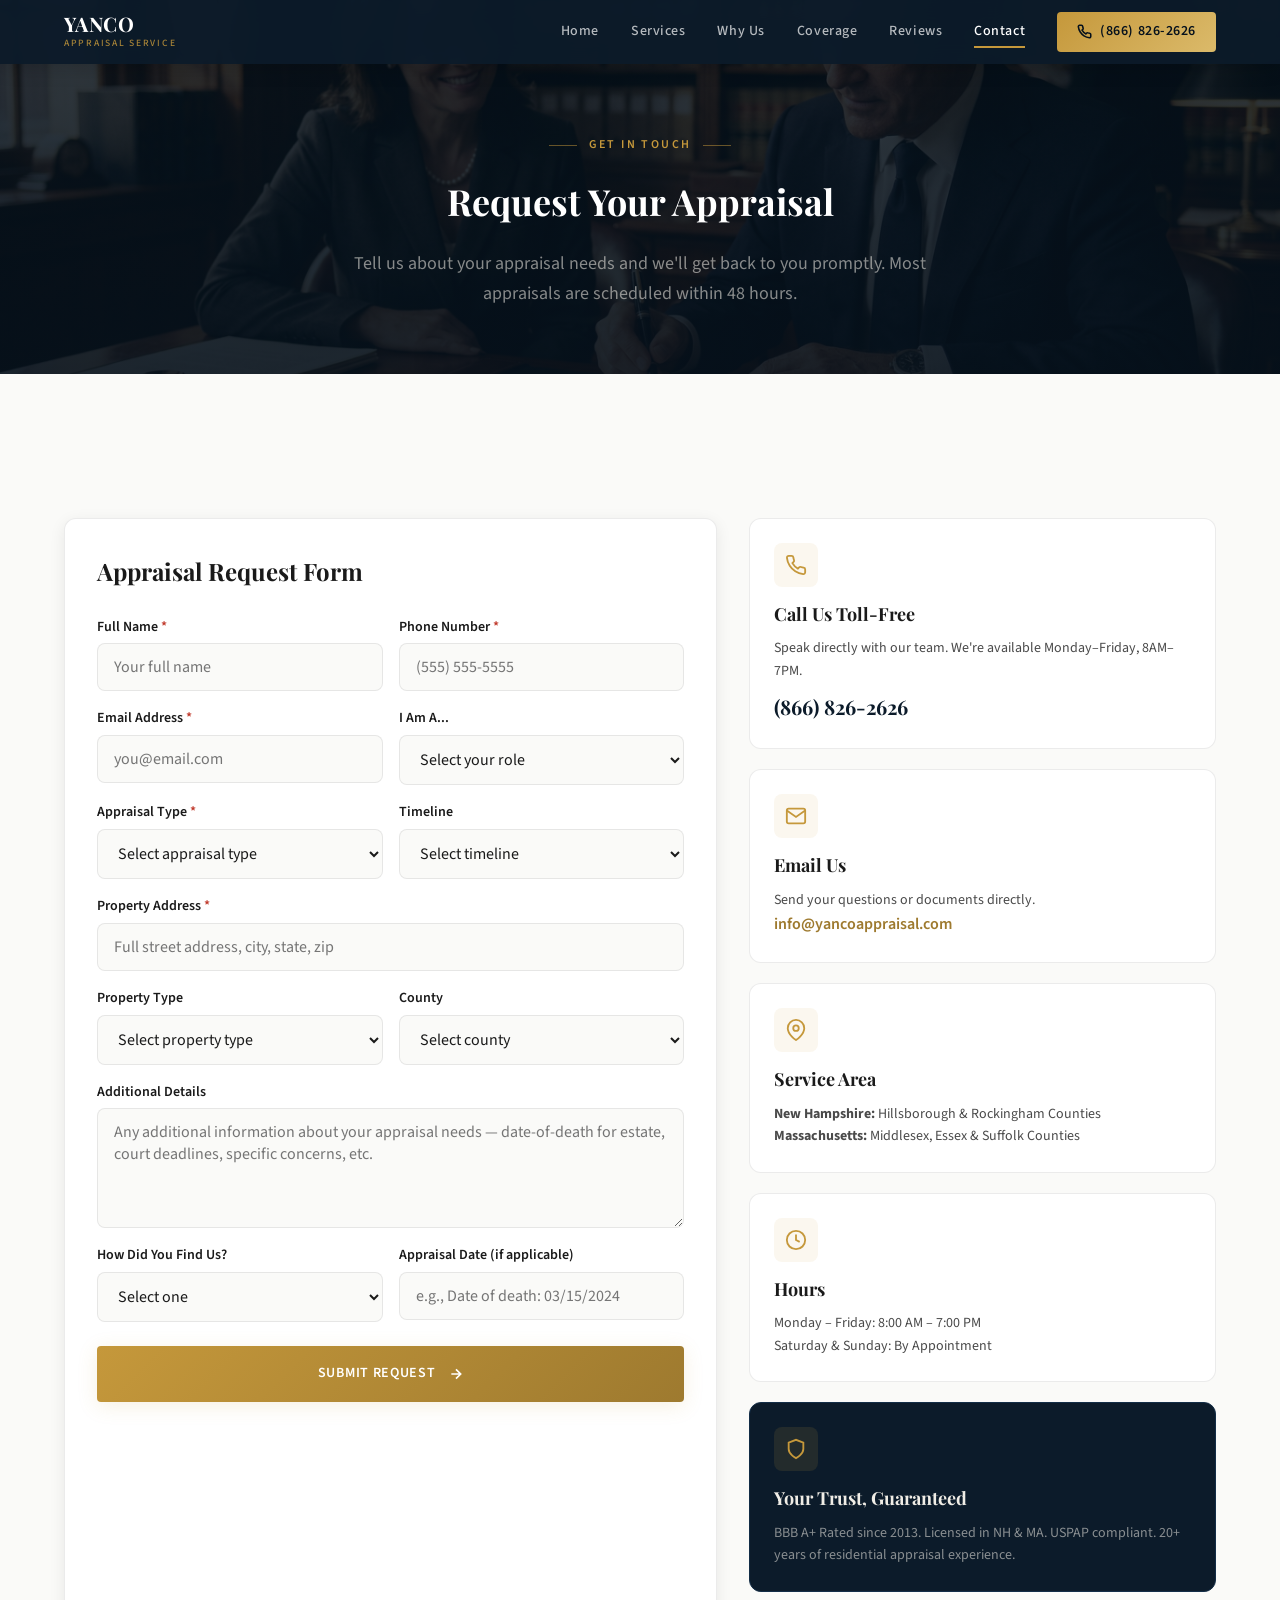
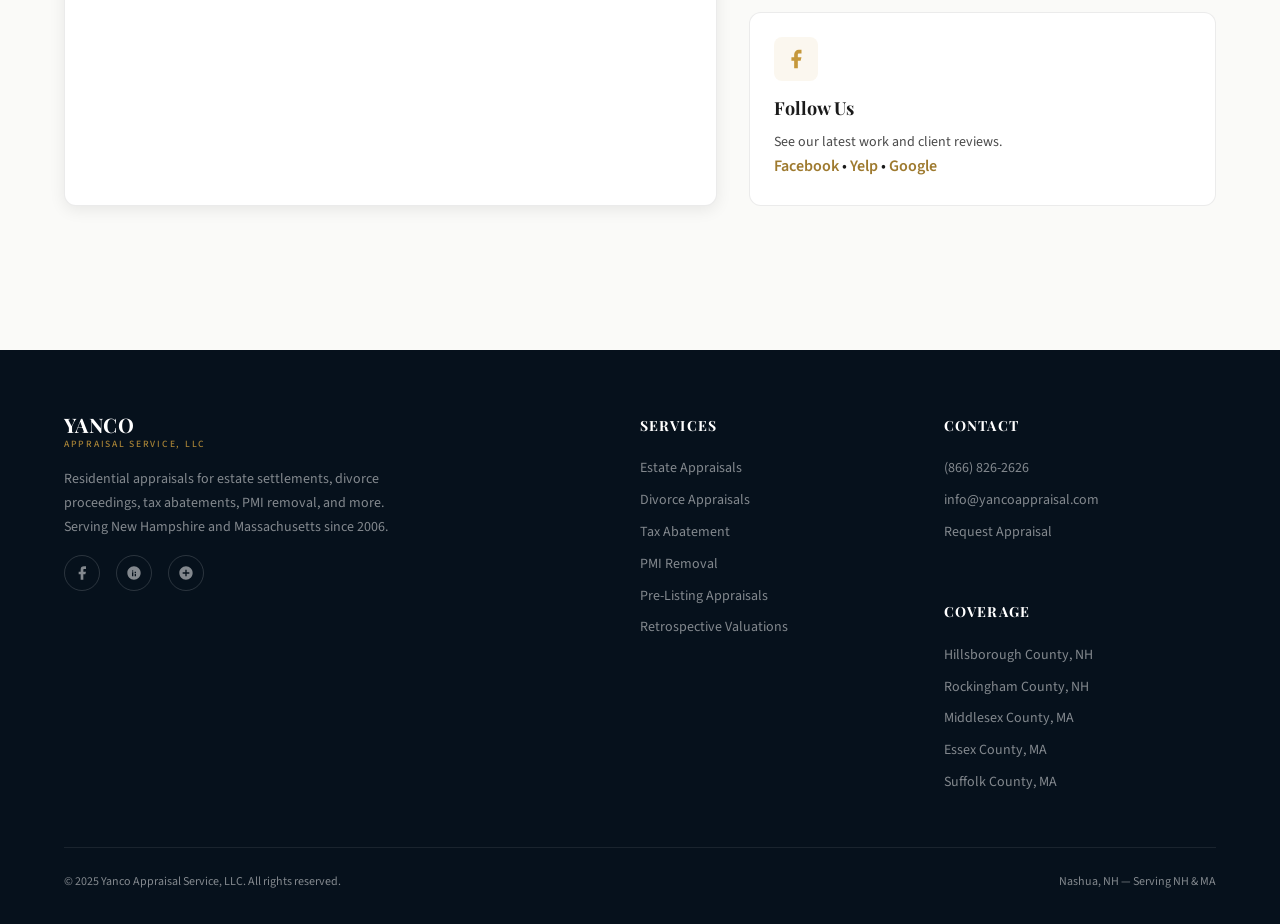
==== commit bb0c528a: "Add files via upload" ====
--- a/contact.html
+++ b/contact.html
@@ -4,7 +4,7 @@
   <meta charset="UTF-8">
   <meta name="viewport" content="width=device-width, initial-scale=1.0">
   <title>Request an Appraisal — Yanco Appraisal Service | NH & MA</title>
-  <meta name="description" content="Request a certified residential appraisal for estate, divorce, tax abatement, or PMI removal. Serving Hillsborough, Rockingham, Middlesex, Essex & Suffolk counties.">
+  <meta name="description" content="Request a residential appraisal for estate, divorce, tax abatement, or PMI removal. Serving Hillsborough, Rockingham, Middlesex, Essex & Suffolk counties.">
   <link rel="preconnect" href="https://fonts.googleapis.com">
   <link rel="preconnect" href="https://fonts.gstatic.com" crossorigin>
   <link href="https://fonts.googleapis.com/css2?family=Playfair+Display:wght@400;500;600;700;800;900&family=Source+Sans+3:wght@300;400;500;600;700&display=swap" rel="stylesheet">
@@ -57,7 +57,7 @@
         <!-- Form -->
         <div class="contact-form-card" id="formCard">
           <h2 class="form-title">Appraisal Request Form</h2>
-          <form id="contactForm">
+          <form id="contactForm" action="https://formspree.io/f/mqegygdk" method="POST">
             <div class="form-row two-col">
               <div class="form-group">
                 <label for="fullName">Full Name <span class="required">*</span></label>
@@ -236,7 +236,7 @@
               <svg width="22" height="22" viewBox="0 0 24 24" fill="none" stroke="currentColor" stroke-width="2"><path d="M12 22s8-4 8-10V5l-8-3-8 3v7c0 6 8 10 8 10z"/></svg>
             </div>
             <h3>Your Trust, Guaranteed</h3>
-            <p>BBB A+ Rated since 2013. NH License #NHLR-520. MA License #75078. USPAP compliant. 20+ years of certified appraisal experience.</p>
+            <p>BBB A+ Rated since 2013. Licensed in NH &amp; MA. USPAP compliant. 20+ years of residential appraisal experience.</p>
           </div>
 
           <div class="sidebar-card">
@@ -263,7 +263,7 @@
             <span class="logo-yanco">YANCO</span>
             <span class="logo-sub">Appraisal Service, LLC</span>
           </div>
-          <p class="footer-about">Certified residential appraisals for estate settlements, divorce proceedings, tax abatements, PMI removal, and more. Serving New Hampshire and Massachusetts since 2005.</p>
+          <p class="footer-about">Residential appraisals for estate settlements, divorce proceedings, tax abatements, PMI removal, and more. Serving New Hampshire and Massachusetts since 2006.</p>
           <div class="footer-social">
             <a href="http://www.facebook.com/yancoappraisal" target="_blank" rel="noopener" aria-label="Facebook">
               <svg width="16" height="16" fill="currentColor" viewBox="0 0 24 24"><path d="M18 2h-3a5 5 0 00-5 5v3H7v4h3v8h4v-8h3l1-4h-4V7a1 1 0 011-1h3z"/></svg>
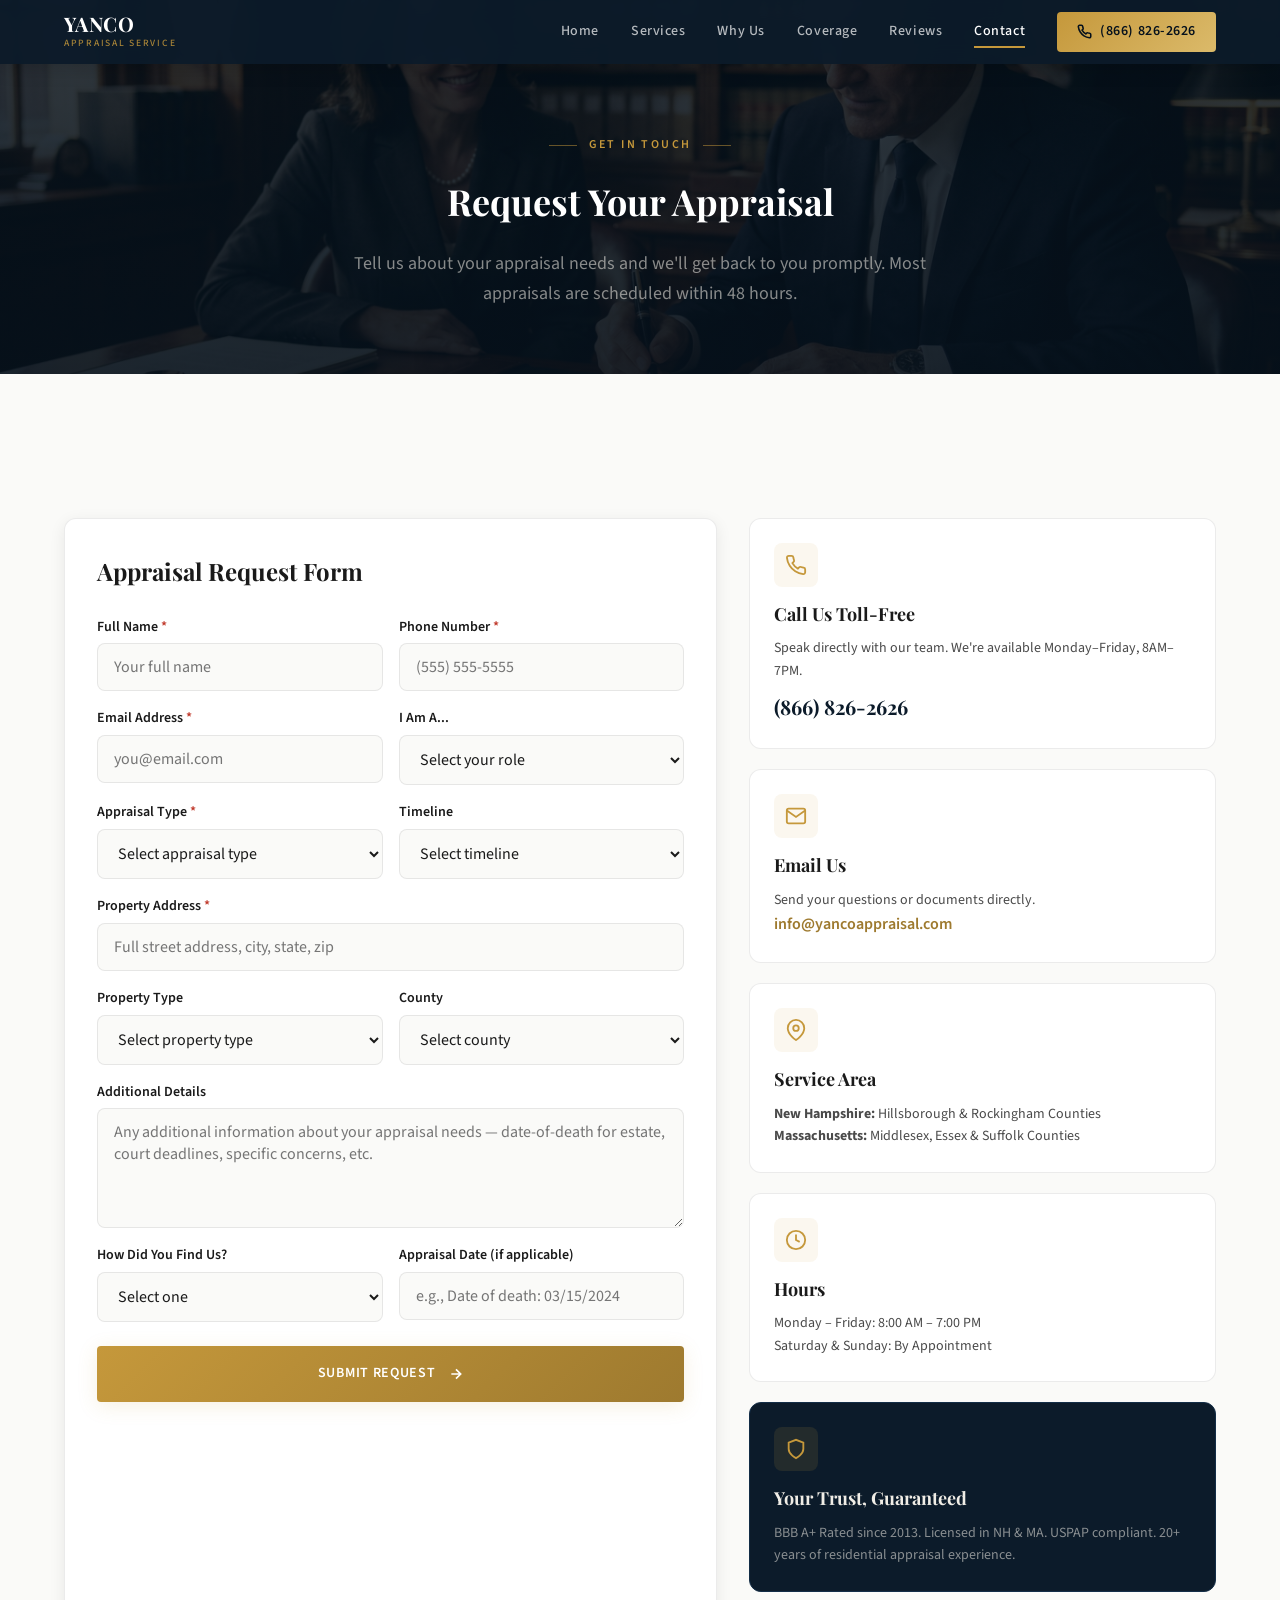
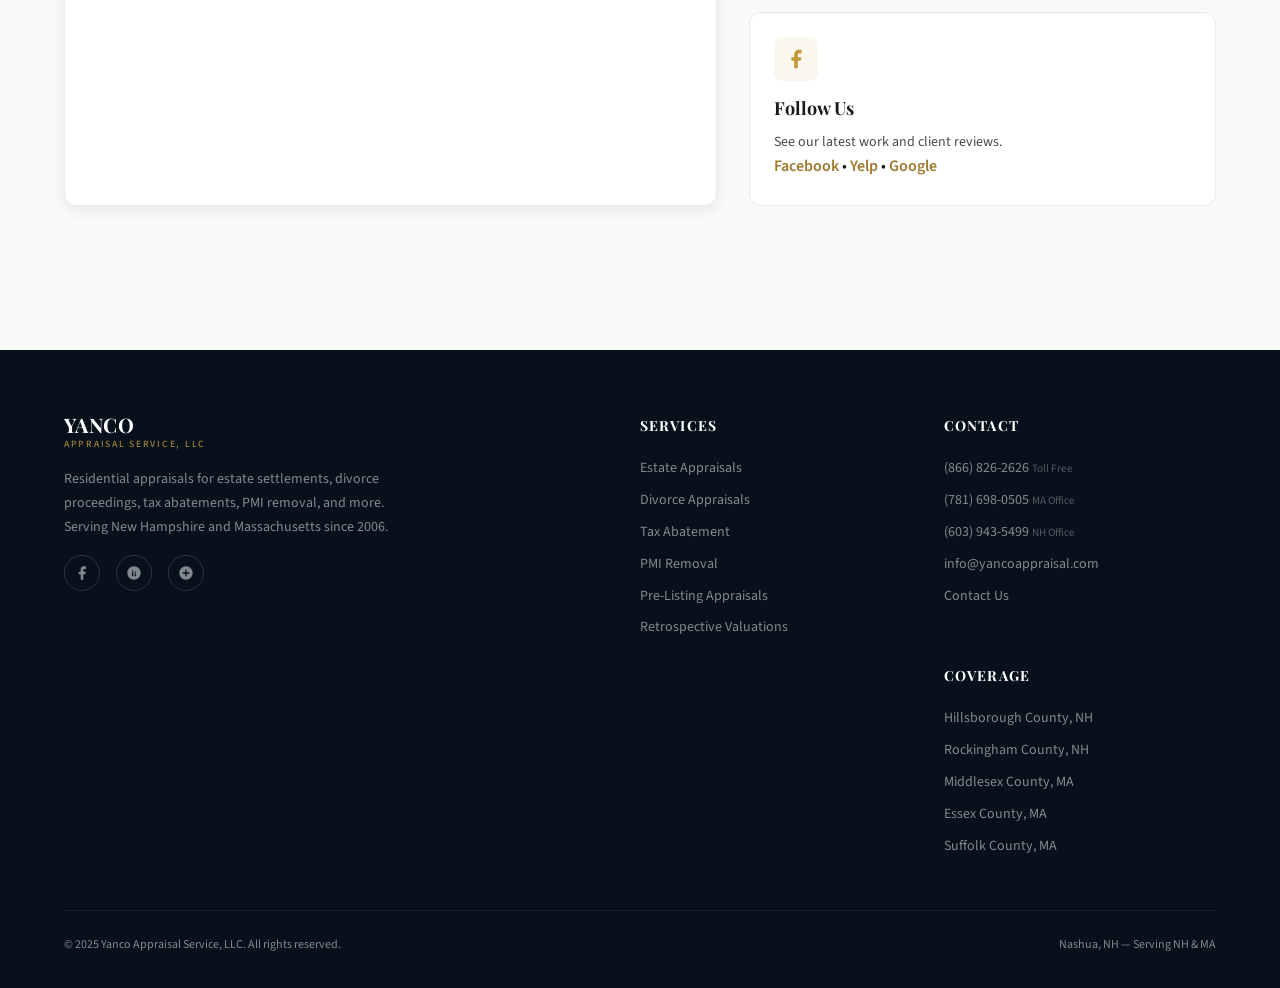
==== commit da73e862: "Add files via upload" ====
--- a/contact.html
+++ b/contact.html
@@ -287,9 +287,11 @@
         </div>
         <div class="footer-col">
           <h4 class="footer-heading">Contact</h4>
-          <a href="tel:+18668262626" class="footer-link">(866) 826-2626</a>
+          <a href="tel:+18668262626" class="footer-link">(866) 826-2626 <span style="opacity:0.6;font-size:0.8em;">Toll Free</span></a>
+          <a href="tel:+17816980505" class="footer-link">(781) 698-0505 <span style="opacity:0.6;font-size:0.8em;">MA Office</span></a>
+          <a href="tel:+16039435499" class="footer-link">(603) 943-5499 <span style="opacity:0.6;font-size:0.8em;">NH Office</span></a>
           <a href="mailto:info@yancoappraisal.com" class="footer-link">info@yancoappraisal.com</a>
-          <a href="contact.html" class="footer-link">Request Appraisal</a>
+          <a href="contact.html" class="footer-link">Contact Us</a>
           <br>
           <h4 class="footer-heading" style="margin-top: var(--space-6);">Coverage</h4>
           <span class="footer-link">Hillsborough County, NH</span>
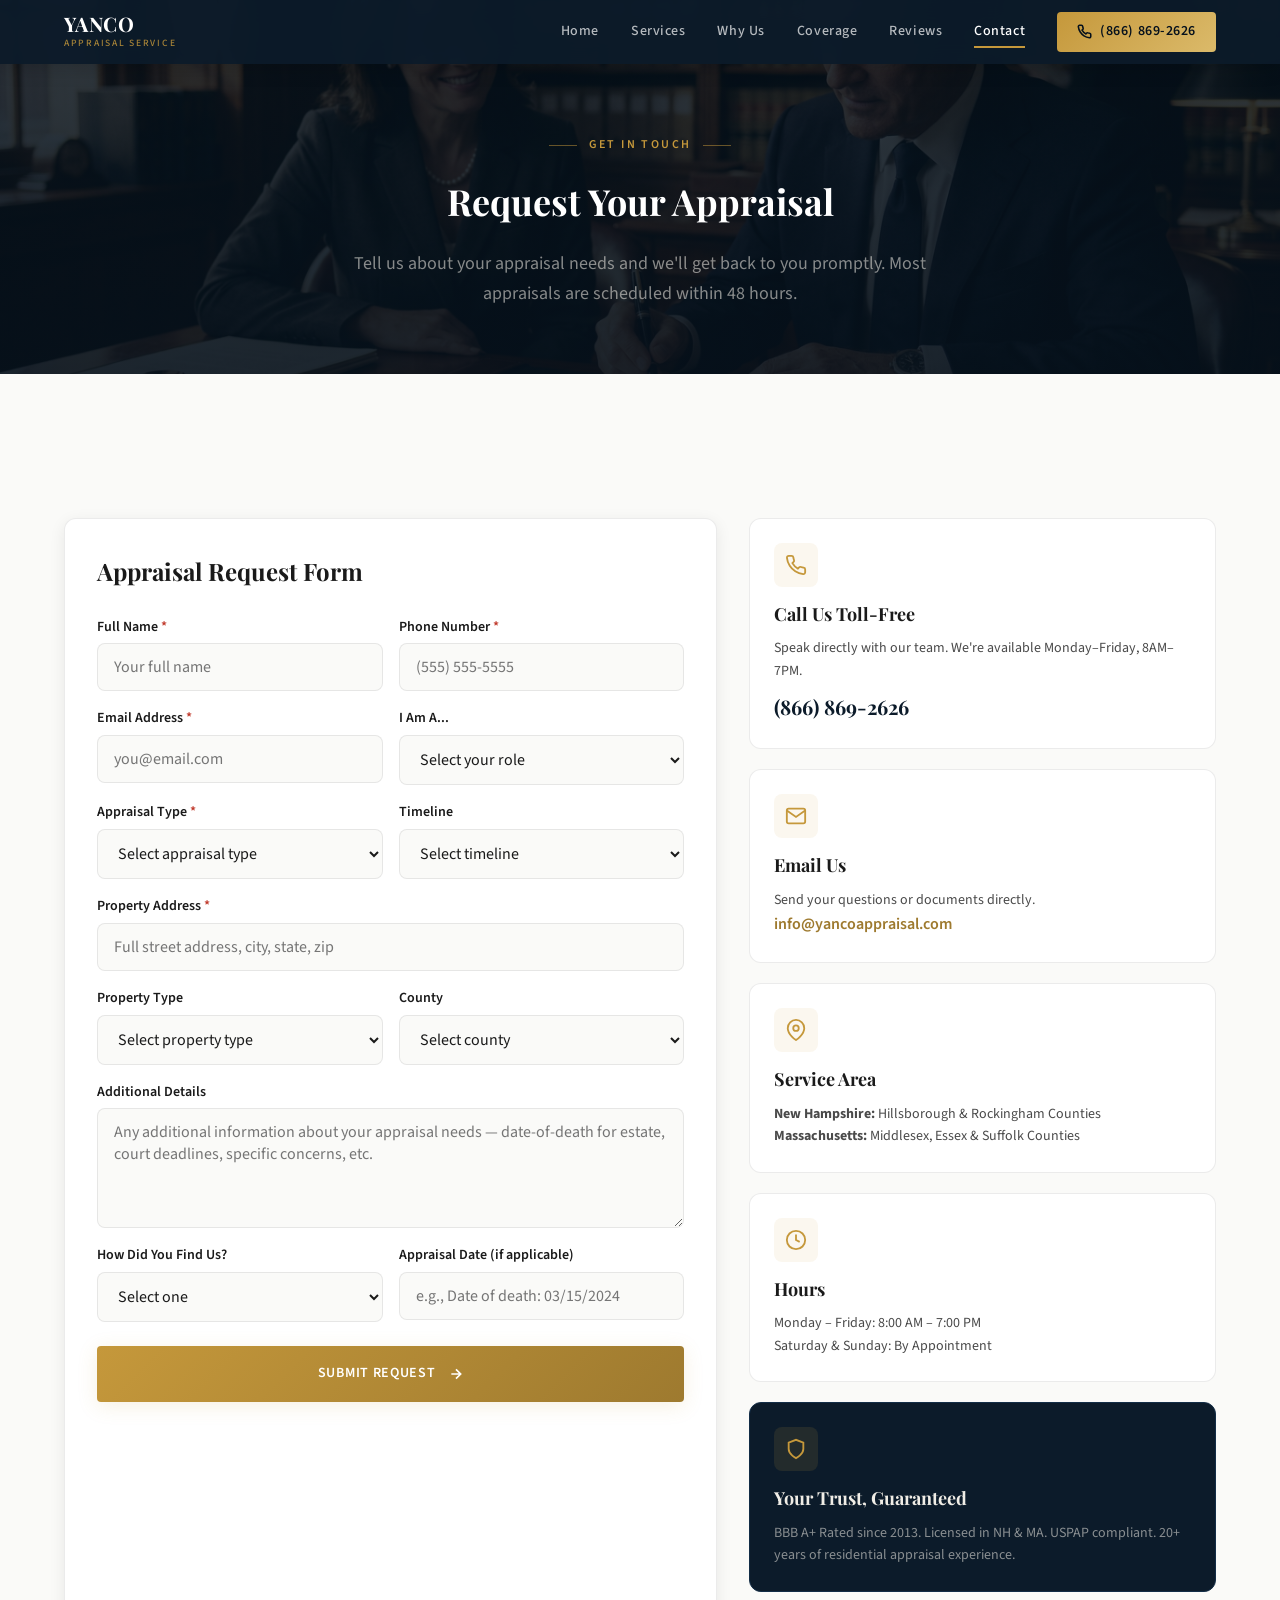
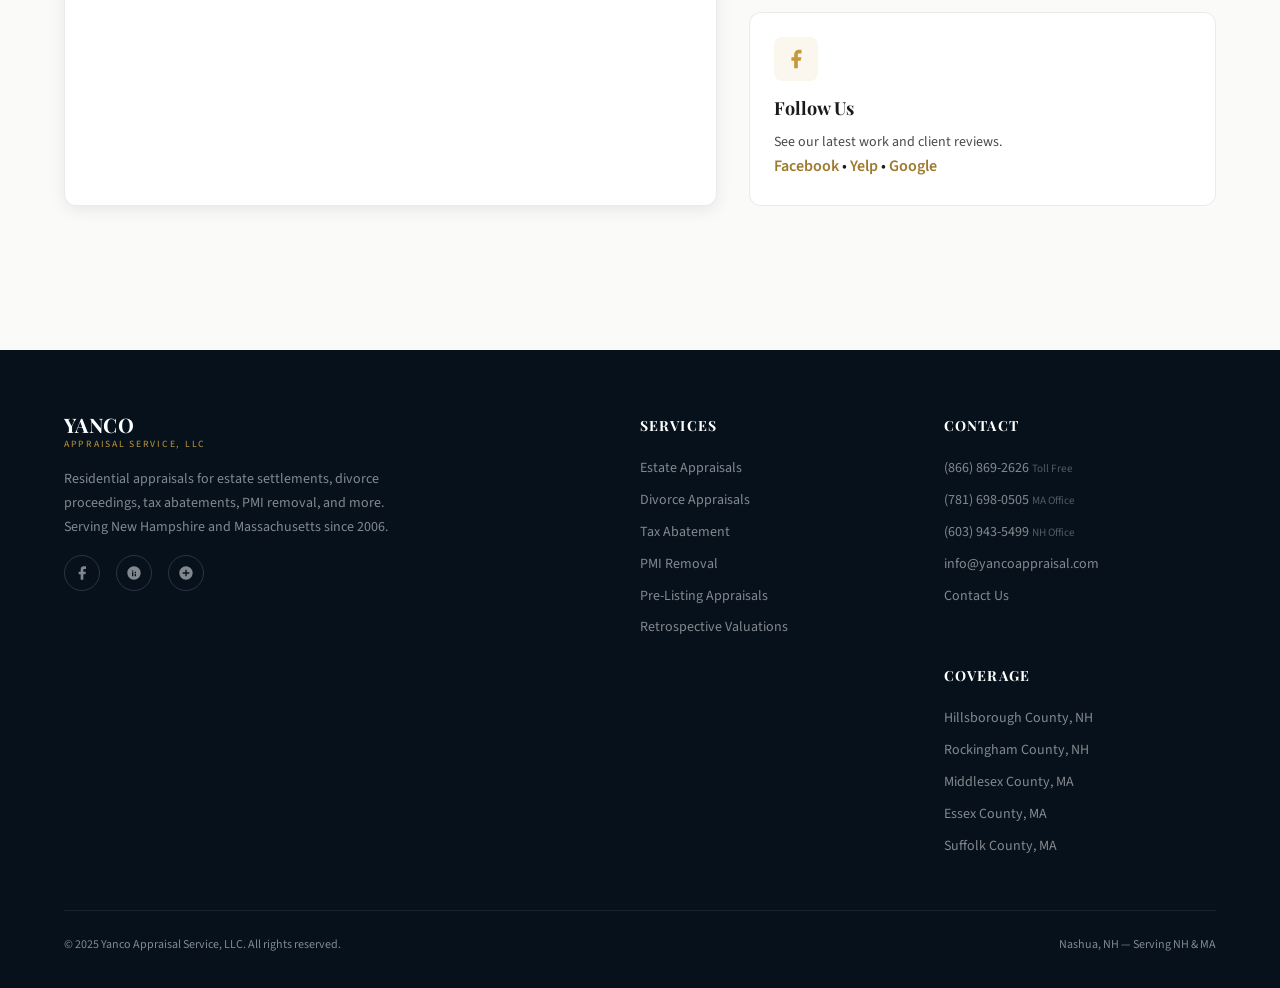
==== commit 22f04cbf: "Add files via upload" ====
--- a/contact.html
+++ b/contact.html
@@ -31,9 +31,9 @@
         <a href="index.html#coverage" class="nav-link">Coverage</a>
         <a href="index.html#testimonials" class="nav-link">Reviews</a>
         <a href="contact.html" class="nav-link active">Contact</a>
-        <a href="tel:+18668262626" class="nav-cta">
+        <a href="tel:+18668692626" class="nav-cta">
           <svg width="15" height="15" viewBox="0 0 24 24" fill="none" stroke="currentColor" stroke-width="2.5"><path d="M22 16.92v3a2 2 0 01-2.18 2 19.79 19.79 0 01-8.63-3.07 19.5 19.5 0 01-6-6A19.79 19.79 0 012.12 4.18 2 2 0 014.11 2h3a2 2 0 012 1.72c.127.96.361 1.903.7 2.81a2 2 0 01-.45 2.11L8.09 9.91a16 16 0 006 6l1.27-1.27a2 2 0 012.11-.45c.907.339 1.85.573 2.81.7A2 2 0 0122 16.92z"/></svg>
-          (866) 826-2626
+          (866) 869-2626
         </a>
       </div>
     </div>
@@ -187,9 +187,9 @@
             <svg width="56" height="56" viewBox="0 0 24 24" fill="none" stroke="currentColor" stroke-width="2"><path d="M22 11.08V12a10 10 0 11-5.93-9.14"/><polyline points="22,4 12,14.01 9,11.01"/></svg>
             <h3>Request Received!</h3>
             <p>Thank you for reaching out. We'll review your appraisal request and get back to you within one business day. For urgent needs, call us directly.</p>
-            <a href="tel:+18668262626" class="btn btn-primary" style="margin-top: 1.5rem;">
+            <a href="tel:+18668692626" class="btn btn-primary" style="margin-top: 1.5rem;">
               <svg width="16" height="16" viewBox="0 0 24 24" fill="none" stroke="currentColor" stroke-width="2"><path d="M22 16.92v3a2 2 0 01-2.18 2 19.79 19.79 0 01-8.63-3.07 19.5 19.5 0 01-6-6A19.79 19.79 0 012.12 4.18 2 2 0 014.11 2h3a2 2 0 012 1.72c.127.96.361 1.903.7 2.81a2 2 0 01-.45 2.11L8.09 9.91a16 16 0 006 6l1.27-1.27a2 2 0 012.11-.45c.907.339 1.85.573 2.81.7A2 2 0 0122 16.92z"/></svg>
-              Call (866) 826-2626
+              Call (866) 869-2626
             </a>
           </div>
         </div>
@@ -202,7 +202,7 @@
             </div>
             <h3>Call Us Toll-Free</h3>
             <p>Speak directly with our team. We're available Monday–Friday, 8AM–7PM.</p>
-            <a href="tel:+18668262626" class="phone-number">(866) 826-2626</a>
+            <a href="tel:+18668692626" class="phone-number">(866) 869-2626</a>
           </div>
 
           <div class="sidebar-card">
@@ -287,7 +287,7 @@
         </div>
         <div class="footer-col">
           <h4 class="footer-heading">Contact</h4>
-          <a href="tel:+18668262626" class="footer-link">(866) 826-2626 <span style="opacity:0.6;font-size:0.8em;">Toll Free</span></a>
+          <a href="tel:+18668692626" class="footer-link">(866) 869-2626 <span style="opacity:0.6;font-size:0.8em;">Toll Free</span></a>
           <a href="tel:+17816980505" class="footer-link">(781) 698-0505 <span style="opacity:0.6;font-size:0.8em;">MA Office</span></a>
           <a href="tel:+16039435499" class="footer-link">(603) 943-5499 <span style="opacity:0.6;font-size:0.8em;">NH Office</span></a>
           <a href="mailto:info@yancoappraisal.com" class="footer-link">info@yancoappraisal.com</a>
